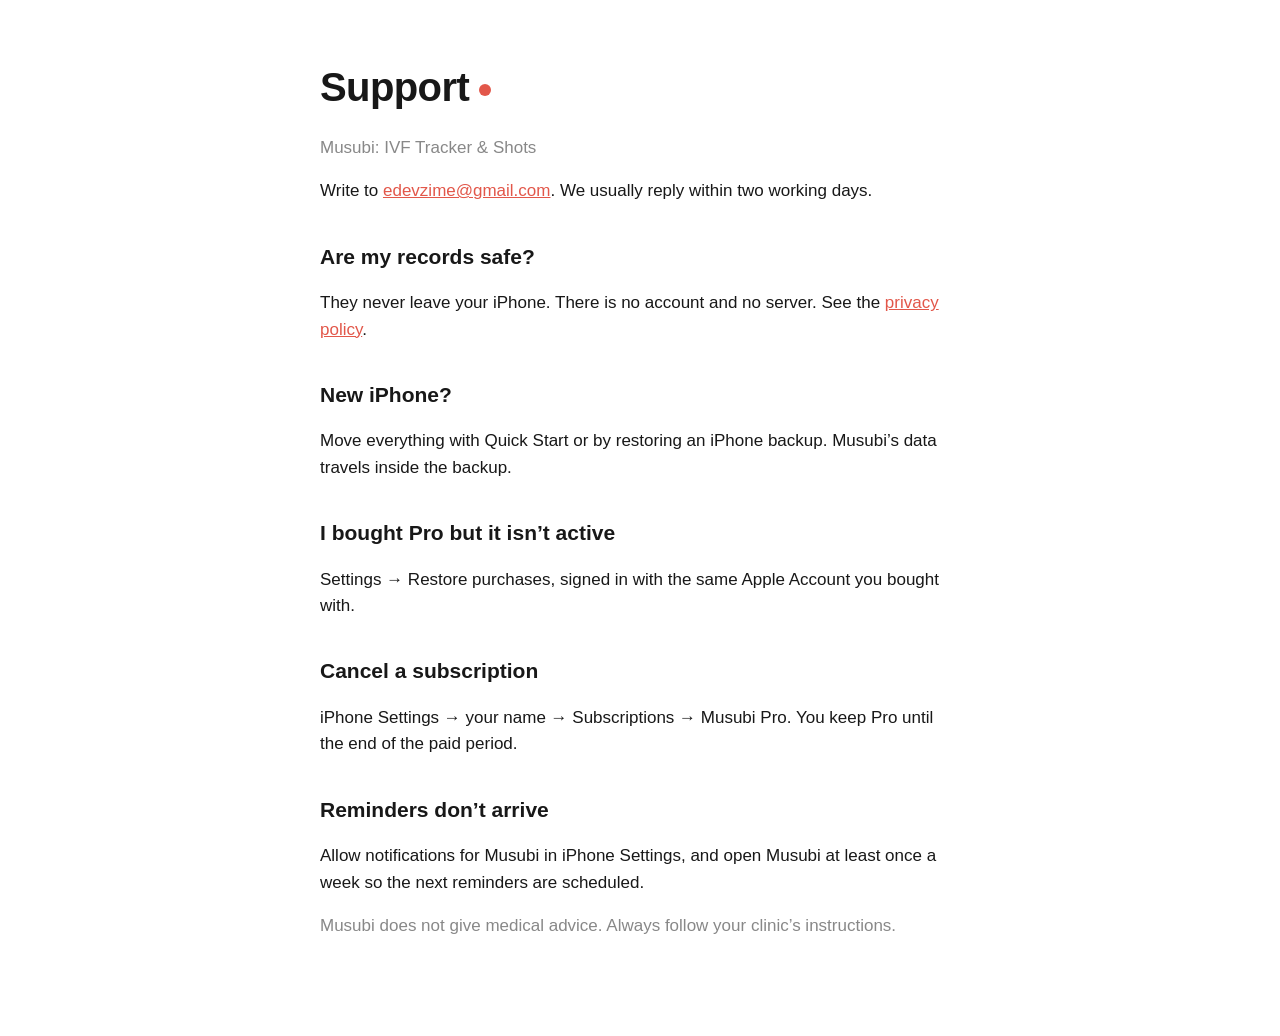
==== support/index.html @ 55b5d9bf "Musubi privacy policy and support pages" ====
<!doctype html><html lang="en"><head><meta charset="utf-8"><meta name="viewport" content="width=device-width,initial-scale=1">
<title>Musubi — Support</title><link rel="stylesheet" href="../style.css"></head><body><main>
<h1>Support<i></i></h1><p class="muted">Musubi: IVF Tracker &amp; Shots</p>
<p>Write to <a href="mailto:edevzime@gmail.com">edevzime@gmail.com</a>. We usually reply within two working days.</p>
<h2>Are my records safe?</h2><p>They never leave your iPhone. There is no account and no server. See the <a href="../privacy/">privacy policy</a>.</p>
<h2>New iPhone?</h2><p>Move everything with Quick Start or by restoring an iPhone backup. Musubi’s data travels inside the backup.</p>
<h2>I bought Pro but it isn’t active</h2><p>Settings → Restore purchases, signed in with the same Apple Account you bought with.</p>
<h2>Cancel a subscription</h2><p>iPhone Settings → your name → Subscriptions → Musubi Pro. You keep Pro until the end of the paid period.</p>
<h2>Reminders don’t arrive</h2><p>Allow notifications for Musubi in iPhone Settings, and open Musubi at least once a week so the next reminders are scheduled.</p>
<p class="muted">Musubi does not give medical advice. Always follow your clinic’s instructions.</p>
</main></body></html>
---- style.css ----
:root{--bg:#fff;--ink:#181818;--muted:#888;--line:#e8e8e8;--coral:#e2574a}
@media (prefers-color-scheme:dark){:root{--bg:#111;--ink:#f2f2f2;--muted:#8e8e93;--line:#2e2e30;--coral:#f06a5c}}
*{box-sizing:border-box}body{margin:0;background:var(--bg);color:var(--ink);font:17px/1.55 -apple-system,BlinkMacSystemFont,"Hiragino Sans","Segoe UI",sans-serif}
main{max-width:680px;margin:0 auto;padding:56px 20px 80px}h1{font-size:40px;letter-spacing:-.6px;margin:0 0 6px}h1 i{display:inline-block;width:12px;height:12px;border-radius:50%;background:var(--coral);margin-left:10px;vertical-align:middle}
h2{font-size:21px;margin:36px 0 8px}p,li{color:var(--ink)}.muted{color:var(--muted)}hr{border:0;border-top:1px dashed var(--line);margin:32px 0}a{color:var(--coral)}
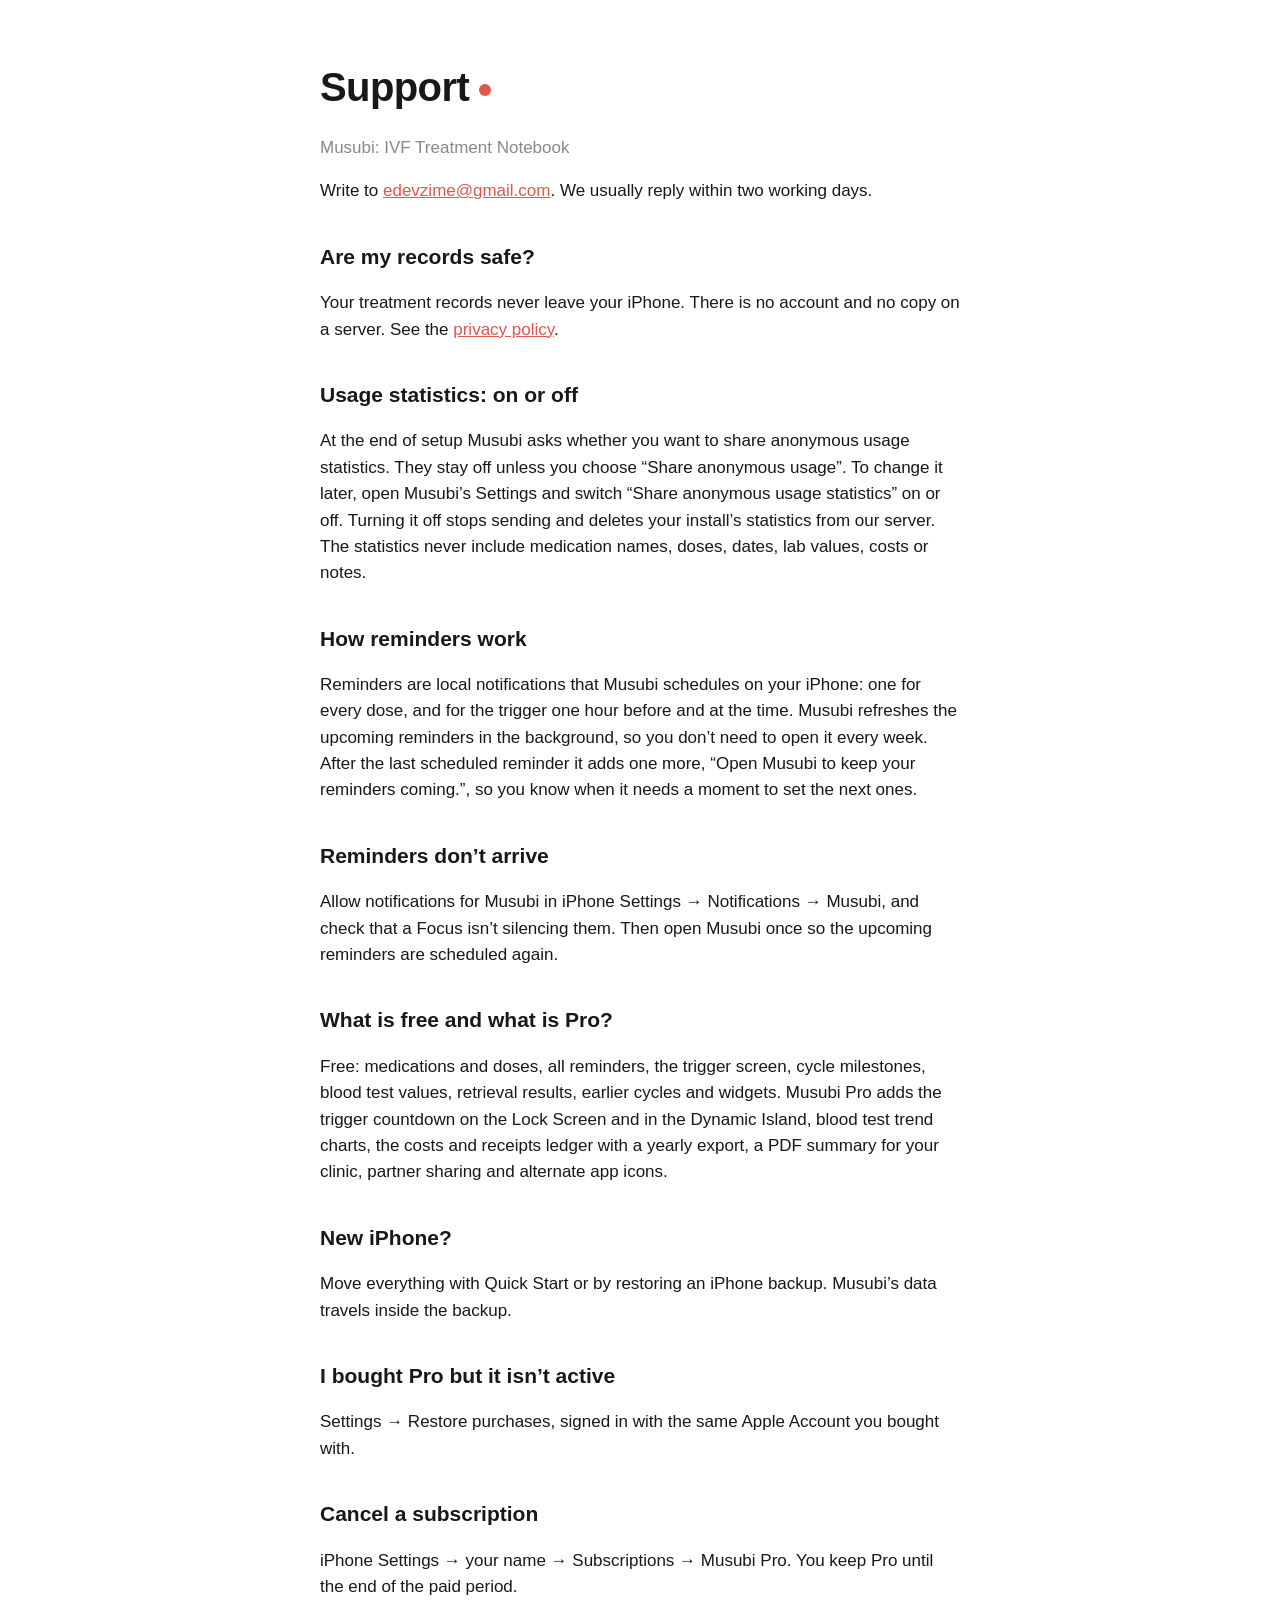
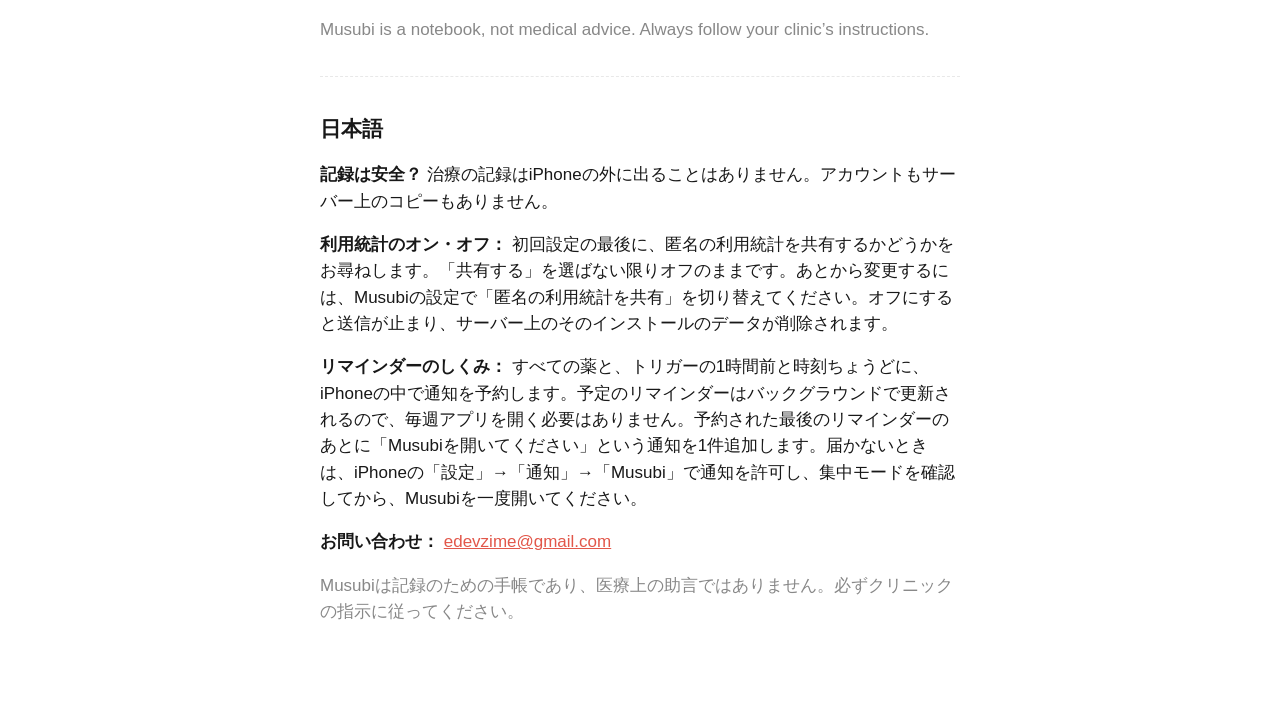
==== commit 0b67f31e: "Privacy policy: optional anonymous usage statistics, purchase records (RevenueCat); support page upd" ====
--- a/support/index.html
+++ b/support/index.html
@@ -1,11 +1,23 @@
 <!doctype html><html lang="en"><head><meta charset="utf-8"><meta name="viewport" content="width=device-width,initial-scale=1">
 <title>Musubi — Support</title><link rel="stylesheet" href="../style.css"></head><body><main>
-<h1>Support<i></i></h1><p class="muted">Musubi: IVF Tracker &amp; Shots</p>
+<h1>Support<i></i></h1><p class="muted">Musubi: IVF Treatment Notebook</p>
 <p>Write to <a href="mailto:edevzime@gmail.com">edevzime@gmail.com</a>. We usually reply within two working days.</p>
-<h2>Are my records safe?</h2><p>They never leave your iPhone. There is no account and no server. See the <a href="../privacy/">privacy policy</a>.</p>
+<h2>Are my records safe?</h2><p>Your treatment records never leave your iPhone. There is no account and no copy on a server. See the <a href="../privacy/">privacy policy</a>.</p>
+<h2>Usage statistics: on or off</h2><p>At the end of setup Musubi asks whether you want to share anonymous usage statistics. They stay off unless you choose “Share anonymous usage”. To change it later, open Musubi’s Settings and switch “Share anonymous usage statistics” on or off. Turning it off stops sending and deletes your install’s statistics from our server. The statistics never include medication names, doses, dates, lab values, costs or notes.</p>
+<h2>How reminders work</h2><p>Reminders are local notifications that Musubi schedules on your iPhone: one for every dose, and for the trigger one hour before and at the time. Musubi refreshes the upcoming reminders in the background, so you don’t need to open it every week. After the last scheduled reminder it adds one more, “Open Musubi to keep your reminders coming.”, so you know when it needs a moment to set the next ones.</p>
+<h2>Reminders don’t arrive</h2><p>Allow notifications for Musubi in iPhone Settings → Notifications → Musubi, and check that a Focus isn’t silencing them. Then open Musubi once so the upcoming reminders are scheduled again.</p>
+<h2>What is free and what is Pro?</h2><p>Free: medications and doses, all reminders, the trigger screen, cycle milestones, blood test values, retrieval results, earlier cycles and widgets. Musubi Pro adds the trigger countdown on the Lock Screen and in the Dynamic Island, blood test trend charts, the costs and receipts ledger with a yearly export, a PDF summary for your clinic, partner sharing and alternate app icons.</p>
 <h2>New iPhone?</h2><p>Move everything with Quick Start or by restoring an iPhone backup. Musubi’s data travels inside the backup.</p>
 <h2>I bought Pro but it isn’t active</h2><p>Settings → Restore purchases, signed in with the same Apple Account you bought with.</p>
 <h2>Cancel a subscription</h2><p>iPhone Settings → your name → Subscriptions → Musubi Pro. You keep Pro until the end of the paid period.</p>
-<h2>Reminders don’t arrive</h2><p>Allow notifications for Musubi in iPhone Settings, and open Musubi at least once a week so the next reminders are scheduled.</p>
-<p class="muted">Musubi does not give medical advice. Always follow your clinic’s instructions.</p>
+<p class="muted">Musubi is a notebook, not medical advice. Always follow your clinic’s instructions.</p>
+<hr>
+<section lang="ja">
+<h2>日本語</h2>
+<p><strong>記録は安全？</strong> 治療の記録はiPhoneの外に出ることはありません。アカウントもサーバー上のコピーもありません。</p>
+<p><strong>利用統計のオン・オフ：</strong> 初回設定の最後に、匿名の利用統計を共有するかどうかをお尋ねします。「共有する」を選ばない限りオフのままです。あとから変更するには、Musubiの設定で「匿名の利用統計を共有」を切り替えてください。オフにすると送信が止まり、サーバー上のそのインストールのデータが削除されます。</p>
+<p><strong>リマインダーのしくみ：</strong> すべての薬と、トリガーの1時間前と時刻ちょうどに、iPhoneの中で通知を予約します。予定のリマインダーはバックグラウンドで更新されるので、毎週アプリを開く必要はありません。予約された最後のリマインダーのあとに「Musubiを開いてください」という通知を1件追加します。届かないときは、iPhoneの「設定」→「通知」→「Musubi」で通知を許可し、集中モードを確認してから、Musubiを一度開いてください。</p>
+<p><strong>お問い合わせ：</strong> <a href="mailto:edevzime@gmail.com">edevzime@gmail.com</a></p>
+<p class="muted">Musubiは記録のための手帳であり、医療上の助言ではありません。必ずクリニックの指示に従ってください。</p>
+</section>
 </main></body></html>
